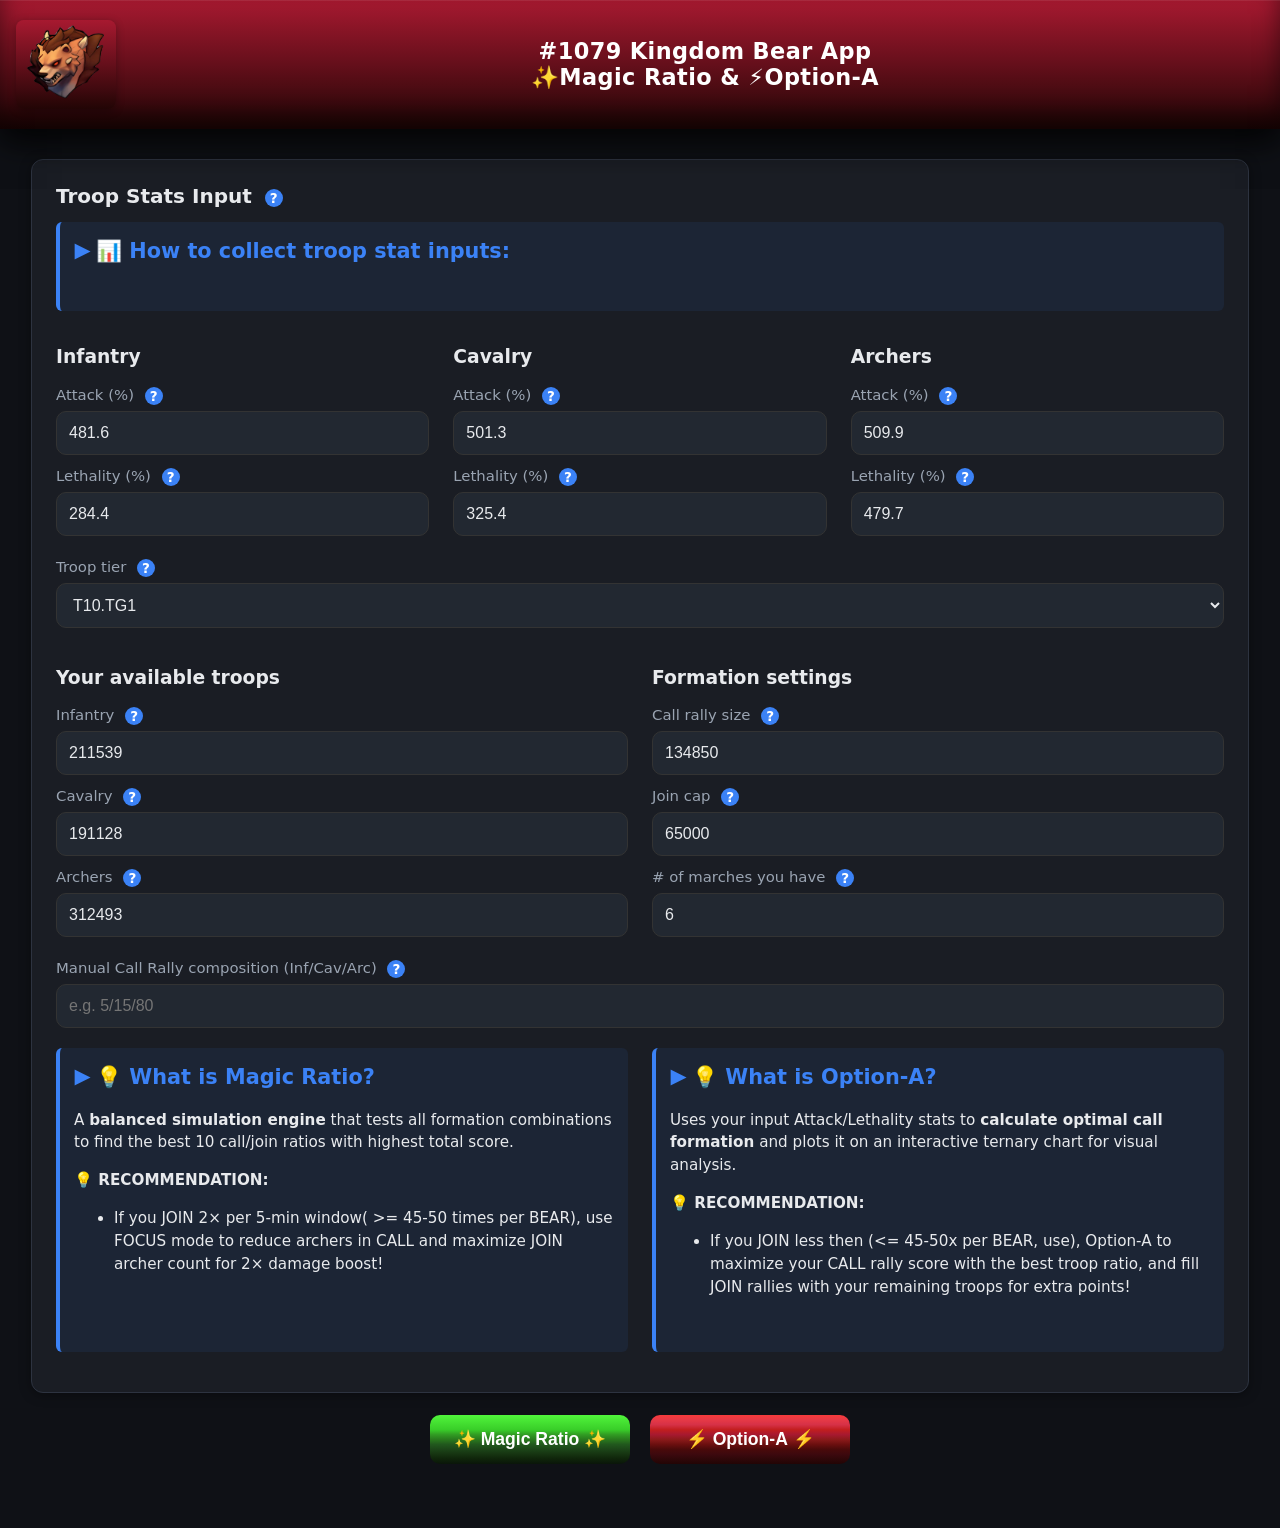
==== 1079/index.html @ 5af02fc9 "Add files via upload" ====
<!DOCTYPE html>
<html lang="en">
<head>
  <meta charset="utf-8" />
  <title>#1079 Kingdom Bear App<br>✨Magic Ratio  & ⚡Option‑A </title>
  <meta name="viewport" content="width=device-width, initial-scale=1" />

  <!-- Unified clean dark theme -->
  <style>
    :root{
      --bg:#0f1116;
      --panel:#1a1d24;
      --muted:#9aa4b2;
      --text:#e8eaed;
      --accent:#3b82f6;
      --accent-hover:#2563eb;
      --border:#2d3340;
      --ok:#198754;
      --ok-hover:#157347;
      --field:#222831;
    }

    *{ box-sizing:border-box; }
    body{
      margin:0;
      font-family:system-ui,-apple-system,Segoe UI,Roboto,Helvetica,Arial,sans-serif;
      background:var(--bg);
      color:var(--text);
    }

    .header-wrapper{
      display: flex;
      align-items: center;
      justify-content: flex-start;
      background: linear-gradient(180deg, #a71930 0%, #9a172c 10%, #8c1527 20%, #7f1323 30%, #72111f 40%, #650f1b 50%, #570d16 60%, #4a0b12 70%, #3d090e 80%, #2f0709 90%, #220505 100%);
      padding: 20px 16px;
      margin: 0 0 30px 0;
      box-shadow: 
        0 0 40px rgba(0, 0, 0, 0.7),
        0 15px 30px rgba(0, 0, 0, 0.6),
        inset 0 1px 0 rgba(255, 255, 255, 0.08),
        inset 0 -15px 25px rgba(0, 0, 0, 0.5);
      position: relative;
      z-index: 2;
      gap: 30px;
    }

    .header-wrapper .logo-badge{
      flex-shrink: 0;
      margin: 0;
      margin-bottom: 0;
    }

    header{
      flex: 1;
      text-align:center;
      font-size:1.4rem;
      font-weight:600;
      letter-spacing:.4px;
      color: white;
      margin: 0;
      padding: 0;
    }
    
    .logo-badge{
      max-width:100px;
      margin-bottom:0;
      display: flex;
      align-items: center;
    }
    
    .logo-badge img{
      max-width:100%;
      height:auto;
      border-radius:8px;
      background: linear-gradient(180deg, #a71930 0%, #9a172c 10%, #8c1527 20%, #7f1323 30%, #72111f 40%, #650f1b 50%, #570d16 60%, #4a0b12 70%, #3d090e 80%, #2f0709 90%, #220505 100%);
      box-shadow:0 2px 8px rgba(0,0,0,0.3);
    }

    .container{
      max-width:1250px;
      margin:auto;
      padding:0 16px 40px;
    }

    .panel{
      background:var(--panel);
      border:1px solid var(--border);
      border-radius:12px;
      padding:24px;
      margin-bottom:22px;
      box-shadow:0 2px 12px rgba(0,0,0,0.35);
    }

    h2{
      margin-top:0;
      margin-bottom:14px;
      font-size:1.25rem;
      font-weight:600;
    }

    label{
      display:block;
      margin:10px 0 6px;
      color:var(--muted);
      font-size:.93rem;
    }

    input, select{
      width:100%;
      padding:12px;
      border-radius:10px;
      border:1px solid #333;
      background:var(--field);
      color:var(--text);
      font-size:1rem;
    }

    input:focus, select:focus{
      border-color:var(--accent);
      box-shadow:0 0 0 2px #3b82f644;
      outline:none;
    }

    .grid{
      display:grid;
      grid-template-columns:repeat(auto-fit, minmax(260px,1fr));
      gap:24px;
    }

    /* Buttons */
    .button-row{
      display:flex;
      gap:20px;
      flex-wrap:wrap;
      justify-content:center;
      margin-bottom:24px;
      margin-top:6px;
    }

    .big-button{
      padding:14px 24px;
      border-radius:10px;
      border:none;
      font-size:1.1rem;
      cursor:pointer;
      background:var(--accent);
      color:white;
      min-width:200px;
    }
    .big-button:hover{ background:var(--accent-hover); }

    /* Collapsible help boxes */
    .help-box {
      cursor: pointer;
      user-select: none;
    }

    .help-title {
      cursor: pointer;
      transition: color 0.2s ease;
      font-size:1.3rem;
    }

    .help-title::before {
      content: "▼ ";
      display: inline-block;
      transition: transform 0.2s ease;
      margin-right: 6px;
    }

    .help-box.collapsed .help-title::before {
      transform: rotate(-90deg);
    }

    .help-section {
      max-height: 1000px;
      overflow: hidden;
      transition: max-height 0.3s ease, opacity 0.3s ease;
      opacity: 1;
      margin-top: 12px;
    }

    .help-box.collapsed .help-section {
      max-height: 0;
      opacity: 0;
      margin-top: 0;
      overflow: hidden;
    }

    .help-title:hover {
      color: var(--accent);
    }
     .help-title:focus-visible {
       outline: 2px solid var(--accent);
       outline-offset: 3px;
     }

    /* Engine panels hidden by default */
    #engine-magic, #engine-optiona { display:none; }

    /* Sub-panels inside engines */
    .sub-panel{
      margin-top:20px;
      padding:20px;
      border-radius:10px;
      border:1px solid var(--border);
      background:#12151e;
      overflow-x: auto;
    }
    .sub-panel-magic{
      margin-top:20px;
      padding:20px;
      border-radius:10px;
      border:1px solid var(--border);
      background:#254622; 
      box-shadow: 
        0 0 10px rgba(59, 246, 59, 0.15),
        0 0 30px rgba(59, 246, 68, 0.08);
      border-color:#061309;
      overflow-x: auto;
    }
    .sub-panel-magic tr:hover td {
      background: rgba(81, 246, 59, 0.08);
    }
    .sub-panel-optiona{
      margin-top:20px;
      padding:20px;
      border-radius:10px;
      border:1px solid var(--border);
      background: rgba(246, 59, 59, 0.384); 
      box-shadow: 
        0 0 10px rgba(246, 59, 59, 0.15),
        0 0 30px rgba(246, 59, 59, 0.08);
      border-color:#061309;
      overflow-x: auto;
    }
    .sub-panel-optiona tr:hover td {
      background: rgba(81, 246, 59, 0.08);
    }

    /* Tables */
    table{
      width:100%;
      border-collapse:collapse;
      margin-top:16px;
      background:#171b22;
      border-radius:8px;
      overflow:hidden;
    }
    th, td{
      padding:10px 12px;
      border-bottom:1px solid #272d3a;
      text-align:right;
      word-break: break-word;
    }
    th:first-child, td:first-child{ text-align:left; }
    tr:last-child td{ border-bottom:0; }

    .pill{
      display:inline-block;
      padding:3px 10px;
      background:#0f172a;
      border:1px solid #334155;
      border-radius:999px;
      font-size:.9rem;
      margin-bottom:6px;
    }
    .btn{
      padding:12px 14px;
      border:0;
      border-radius:8px;
      color:white;
      font-size:1rem;
      cursor:pointer;
      background:var(--accent);
    }
    .btn:hover{ background:var(--accent-hover); }

    .btn-ok{ background:var(--ok); }
    .btn-ok:hover{ background:var(--ok-hover); }

    .btn-row{ display:flex; gap:10px; flex-wrap:wrap; }
    
    .btn-magic{
      padding:12px 14px;
      border:0;
      border-radius:8px;
      color:white;
      font-size:1rem;
      cursor:pointer;
      background:var(--accent);
      background: rgba(81, 246, 59, 0.08);
    }
    
    .btn-magic:hover{ background:var(--accent-hover); }

    .btn-magic-ok{ background:var(--ok); }
    .btn-magic-ok:hover{ background:var(--ok-hover); }

    .btn-magic-row{ display:flex; gap:10px; flex-wrap:wrap; }
    
    .btn-optiona{
      padding:12px 14px;
      border:0;
      border-radius:8px;
      color:white;
      font-size:1rem;
      cursor:pointer;
      background:var(--accent);
      background: rgba(246, 59, 59, 0.384);
    }
    .btn-optiona:hover{ background:var(--accent-hover); }

    .btn-optiona-ok{ background:var(--ok); }
    .btn-optiona-ok:hover{ background:var(--ok-hover); }

    .btn-optiona-row{ display:flex; gap:10px; flex-wrap:wrap; }

    .muted{ color:var(--muted) }
    .muted1{ color:#ffffff; font-weight:600; font-size:1.1rem; }

    /* Loading Spinner */
    .spinner {
      display: inline-block;
      width: 20px;
      height: 20px;
      border: 3px solid rgba(59, 130, 246, 0.3);
      border-radius: 50%;
      border-top-color: #3b82f6;
      animation: spin 0.8s linear infinite;
    }

    @keyframes spin {
      to { transform: rotate(360deg); }
    }

    .loading-indicator {
      display: none;
      position: absolute;
      top: 50%;
      left: 50%;
      transform: translate(-50%, -50%);
      text-align: center;
      z-index: 10;
      background: rgba(26, 29, 36, 0.95);
      padding: 30px;
      border-radius: 12px;
      border: 1px solid var(--border);
    }

    .loading-indicator.active {
      display: flex;
      flex-direction: column;
      align-items: center;
      gap: 12px;
    }

    .loading-text {
      color: var(--accent);
      font-weight: 600;
      font-size: 1rem;
    }

    /* Tooltips & Help */
    .tooltip-icon {
      display: inline-block;
      width: 18px;
      height: 18px;
      background: var(--accent);
      color: white;
      border-radius: 50%;
      text-align: center;
      line-height: 18px;
      font-size: 0.85rem;
      font-weight: bold;
      cursor: help;
      margin-left: 6px;
      position: relative;
      vertical-align: middle;
    }

    .tooltip-icon:hover::after {
      content: attr(data-tooltip);
      position: absolute;
      bottom: 125%;
      left: 50%;
      transform: translateX(-50%);
      background: #2a2d35;
      color: white;
      padding: 10px 12px;
      border-radius: 8px;
      font-size: 0.9rem;
      font-weight: normal;
      white-space: nowrap;
      z-index: 1000;
      border: 1px solid var(--border);
      box-shadow: 0 4px 12px rgba(0, 0, 0, 0.5);
    }

    .tooltip-icon:hover::before {
      content: '';
      position: absolute;
      bottom: 118%;
      left: 50%;
      transform: translateX(-50%);
      border: 6px solid transparent;
      border-top-color: #2a2d35;
      z-index: 1000;
    }

    .help-box {
      background: rgba(59, 130, 246, 0.08);
      border-left: 4px solid var(--accent);
      padding: 14px;
      border-radius: 6px;
      margin-bottom: 16px;
      font-size: 0.95rem;
      line-height: 1.5;
      color: var(--text);
    }

    .help-title {
      font-weight: 600;
      color: var(--accent);
      margin-bottom: 6px;
    }

    .help-section {
      margin-top: 12px;
      padding: 12px;
      background: rgba(0, 0, 0, 0.3);
      border-radius: 6px;
      font-size: 0.9rem;
    }

    .help-section ol, .help-section ul {
      margin: 8px 0;
      padding-left: 20px;
    }

    .help-section li {
      margin: 6px 0;
    }

    /* Input Validation & Error States */
    .input-wrapper {
      position: relative;
      margin-bottom: 12px;
    }

    input.input-error, select.input-error {
      border-color: #dc2626 !important;
      box-shadow: 0 0 0 2px rgba(220, 38, 38, 0.2) !important;
      background-color: rgba(220, 38, 38, 0.05);
    }

    .error-message {
      display: none;
      color: #ef4444;
      font-size: 0.85rem;
      margin-top: 4px;
      font-weight: 500;
    }

    .error-message.show {
      display: block;
    }

    .validation-summary {
      background: rgba(220, 38, 38, 0.1);
      border-left: 4px solid #dc2626;
      padding: 12px;
      border-radius: 6px;
      margin-bottom: 16px;
      display: none;
    }

    .validation-summary.show {
      display: block;
    }

    .validation-summary-title {
      color: #dc2626;
      font-weight: 600;
      margin-bottom: 8px;
    }

    .validation-summary ul {
      margin: 0;
      padding-left: 20px;
      list-style-type: disc;
    }

    .validation-summary li {
      color: #ef4444;
      font-size: 0.9rem;
      margin: 4px 0;
    }

    .panel-wrapper {
      position: relative;
    }

    .panel-content.computing {
      opacity: 0.5;
      pointer-events: none;
    }

    /* Mobile responsive styles */
    @media (max-width: 768px) {
      header {
        padding: 10px 16px;
        font-size: 1.2rem;
      }
      
      .logo-badge {
        max-width: 80px;
        margin-bottom: 12px;
      }

      .container {
        padding: 0 12px 30px;
      }

      .panel {
        padding: 16px;
        margin-bottom: 16px;
        border-radius: 10px;
      }

      h2 {
        font-size: 1.1rem;
        margin-bottom: 12px;
      }

      h3 {
        font-size: 1rem;
      }

      .grid {
        grid-template-columns: 1fr;
        gap: 16px;
      }

      .button-row {
        gap: 12px;
        margin-bottom: 16px;
      }

      .big-button {
        padding: 12px 16px;
        font-size: 0.95rem;
        min-width: 130px;
      }

      label {
        font-size: 0.87rem;
        margin: 8px 0 4px;
      }

      input, select {
        padding: 10px;
        font-size: 0.95rem;
      }

      table {
        font-size: 0.85rem;
        margin-top: 12px;
      }

      th, td {
        padding: 8px 6px;
      }

      .sub-panel,
      .sub-panel-magic,
      .sub-panel-optiona {
        padding: 14px;
        margin-bottom: 14px;
      }

      #ternaryPlot {
        height: 420px !important;
      }

      .pill {
        font-size: 0.82rem;
        padding: 3px 9px;
      }

      .btn {
        padding: 10px 12px;
        font-size: 0.9rem;
      }
    }


      /* Table scroll wrapper for mobile */
      table {
        font-size: 0.85rem;
        margin-top: 12px;
        overflow-x: auto;
        max-width: 100%;
      }

      th, td {
        padding: 8px 6px;
      }

      /* Ensure tables scroll horizontally on mobile */
      .sub-panel,
      .sub-panel-magic,
      .sub-panel-optiona {
        overflow-x: auto;
      }

      table {
        min-width: 100%;
        overflow-x: auto;
      }

      .pill {
        font-size: 0.8rem;
        padding: 2px 8px;
      }

      .btn {
        padding: 10px 12px;
        font-size: 0.9rem;
      }

      #ternaryPlot {
        height: 400px !important;
      }

      div[style*="grid-template-columns:1fr 1fr"] {
        grid-template-columns: 1fr !important;
      }
    

    @media (max-width: 480px) {
      header {
        font-size: 1rem;
        padding: 8px 10px;
      }
      
      .logo-badge {
        max-width: 60px;
      }

      .container {
        padding: 0 10px 20px;
      }

      .panel {
        padding: 14px;
        margin-bottom: 14px;
        border-radius: 8px;
      }

      h2 {
        font-size: 1rem;
        margin-bottom: 10px;
      }

      h3 {
        font-size: 0.95rem;
      }

      .grid {
        grid-template-columns: 1fr;
        gap: 12px;
      }

      .big-button {
        padding: 10px 12px;
        font-size: 0.9rem;
        min-width: 120px;
      }

      input, select {
        padding: 10px;
        font-size: 16px;
      }

      label {
        font-size: 0.82rem;
        margin: 6px 0 3px;
      }

      table {
        font-size: 0.8rem;
        margin-top: 10px;
      }

      th, td {
        padding: 7px 5px;
      }

      .sub-panel,
      .sub-panel-magic,
      .sub-panel-optiona {
        padding: 12px;
        margin-bottom: 12px;
      }

      #ternaryPlot {
        height: 350px !important;
        max-width: 100%!important;
      }

      .button-row {
        gap: 8px;
        margin-bottom: 12px;
      }

      .btn {
        padding: 9px 11px;
        font-size: 0.85rem;
      }

      .pill {
        font-size: 0.75rem;
        padding: 2px 6px;
        margin-bottom: 4px;
      }
    }
  </style>

  <!-- Plotly for Option‑A -->
  <script src="https://cdn.plot.ly/plotly-2.32.0.min.js"></script>
</head>

<body>
<div class="header-wrapper">
  <div class="logo-badge">
    <img src="bear.jpg" alt="Bear Logo">
  </div>
  <header>#1079 Kingdom Bear App<br>✨Magic Ratio  & ⚡Option‑A </header>
</div>

<div class="container">



  <!-- SHARED INPUT SECTION -->
  <section class="panel">
    <h2>Troop Stats Input <span class="tooltip-icon" data-tooltip="Enter your hero attack % and lethality % from in-game hero setup">?</span></h2>
    <div class="help-box collapsed">
      <div class="help-title">📊 How to collect troop stat inputs:</div>
      <div class="help-section">
        <ol>
          <li>Call a rally on Terror with your strongest hero (used for Bear), full cap</li>
          <li>Write down <strong>Infantry/Cavalry/Archers</strong> - Attack% and Lethality%</li>
          <li>Click in-game Squad image > take your troop amounts</li>
          <li>Click Squad > Formation > take rally size</li>
          <li>Enter all numbers below
        </ol>
      </div>
    </div>

    <div id="validationSummary" class="validation-summary">
      <div class="validation-summary-title">⚠️ Validation Errors:</div>
      <ul id="validationList"></ul>
    </div>

    <div class="grid">
      <div>
        <h3>Infantry</h3>
        <div class="input-wrapper">
          <label>Attack (%) <span class="tooltip-icon" data-tooltip="Infantry Attack % from in-game hero setup">?</span></label>
          <input id="inf_atk" type="number" step="0.1" value="481.6">
          <div class="error-message" id="err_inf_atk"></div>
        </div>
        <div class="input-wrapper">
          <label>Lethality (%) <span class="tooltip-icon" data-tooltip="Infantry Lethality % from in-game hero setup">?</span></label>
          <input id="inf_let" type="number" step="0.1" value="284.4">
          <div class="error-message" id="err_inf_let"></div>
        </div>
      </div>

      <div>
        <h3>Cavalry</h3>
        <div class="input-wrapper">
          <label>Attack (%) <span class="tooltip-icon" data-tooltip="Cavalry Attack % from in-game hero setup">?</span></label>
          <input id="cav_atk" type="number" step="0.1" value="501.3">
          <div class="error-message" id="err_cav_atk"></div>
        </div>
        <div class="input-wrapper">
          <label>Lethality (%) <span class="tooltip-icon" data-tooltip="Cavalry Lethality % from in-game hero setup">?</span></label>
          <input id="cav_let" type="number" step="0.1" value="325.4">
          <div class="error-message" id="err_cav_let"></div>
        </div>
      </div>

      <div>
        <h3>Archers</h3>
        <div class="input-wrapper">
          <label>Attack (%) <span class="tooltip-icon" data-tooltip="Archer Attack % from in-game hero setup">?</span></label>
          <input id="arc_atk" type="number" step="0.1" value="509.9">
          <div class="error-message" id="err_arc_atk"></div>
        </div>
        <div class="input-wrapper">
          <label>Lethality (%) <span class="tooltip-icon" data-tooltip="Archer Lethality % from in-game hero setup">?</span></label>
          <input id="arc_let" type="number" step="0.1" value="479.7">
          <div class="error-message" id="err_arc_let"></div>
        </div>
      </div>
    </div>

    <div class="input-wrapper">
      <label>Troop tier <span class="tooltip-icon" data-tooltip="Select your current troop tier (e.g. T10.TG1=Tier 10 Training Ground 1)">?</span></label>
      <!-- Using MAGIC tiers -->
      <select id="troopTier">
      <option value="T6">T6</option>
      <option value="T9">T9</option>
      <option value="T10">T10</option>
      <option value="T10.TG1" selected>T10.TG1</option>
      <option value="T10.TG2">T10.TG2</option>
      <option value="T10.TG3">T10.TG3</option>
      <option value="T10.TG4">T10.TG4</option>
      <option value="T10.TG5">T10.TG5</option>
    </select>
      <div class="error-message" id="err_troopTier"></div>
    </div>

    <div class="grid" style="margin-top:20px;">
      <div>
        <h3>Your available troops</h3>
        <div class="input-wrapper">
          <label>Infantry <span class="tooltip-icon" data-tooltip="Total Infantry troops in your storage">?</span></label>
          <input id="stockInf" type="number" min="0" value="211539">
          <div class="error-message" id="err_stockInf"></div>
        </div>
        <div class="input-wrapper">
          <label>Cavalry <span class="tooltip-icon" data-tooltip="Total Cavalry troops in your storage">?</span></label>
          <input id="stockCav" type="number" min="0" value="191128">
          <div class="error-message" id="err_stockCav"></div>
        </div>
        <div class="input-wrapper">
          <label>Archers <span class="tooltip-icon" data-tooltip="Total Archer troops in your storage">?</span></label>
          <input id="stockArc" type="number" min="0" value="312493">
          <div class="error-message" id="err_stockArc"></div>
        </div>
      </div>

      <div>
        <h3>Formation settings</h3>
        <div class="input-wrapper">
          <label>Call rally size <span class="tooltip-icon" data-tooltip="Your rally cap size in-game (e.g. 134 850)">?</span></label>
          <input id="rallySize" type="number" min="0" value="134850">
          <div class="error-message" id="err_rallySize"></div>
        </div>
        <div class="input-wrapper">
          <label>Join cap <span class="tooltip-icon" data-tooltip="Maximum troops per march you can join in your Alliance">?</span></label>
          <input id="marchSize" type="number" min="0" value="65000">
          <div class="error-message" id="err_marchSize"></div>
        </div>
        <div class="input-wrapper">
          <label># of marches you have <span class="tooltip-icon" data-tooltip="Total number of marches available to join with">?</span></label>
          <input id="numFormations" type="number" min="1" value="6">
          <div class="error-message" id="err_numFormations"></div>
        </div>
      </div>
    </div>

    <label>Manual Call Rally composition (Inf/Cav/Arc) <span class="tooltip-icon" data-tooltip="Optional: Override auto ratios (e.g. 5/15/80 = 5% Inf, 15% Cav, 80% Arch)">?</span></label>
    <input id="compInput" type="text" placeholder="e.g. 5/15/80">
    <div id="compHint" class="muted" style="margin-top:6px"></div>
    <div class="grid" style="margin-top:20px;">
      <div class="help-box collapsed">
        <div class="help-title">💡 What is <strong>Magic Ratio?</strong></div>
        <p>A <strong>balanced simulation engine</strong> that tests all formation combinations to find the best 10 call/join ratios with highest total score.</p>
          <strong>💡 RECOMMENDATION:</strong>
          <ul>
            <li>If you JOIN 2× per 5-min window( >= 45-50 times per BEAR), use FOCUS mode to reduce archers in CALL and maximize JOIN archer count for 2× damage boost!</li>
          </ul>
        <div class="help-section">
          <strong>How it works:</strong>
          <ul>
            <li>Runs damage simulation on all possible ratios</li>
            <li>Calculates best 10 combinations</li>
            <li>Shows scoreboard sorted by total damage</li>
            <li>Recommends optimal march count</li>
            <li>Auto-fills your call rally &  join formations</li>
          </ul>
          <strong>💚 FOCUS mode:</strong> Reduces archers in CALL rally to maximize JOIN rally archer count (you join 2× per 5-min window = 2× damage!)
        </div>
      </div>
        <div class="help-box collapsed">
          <div class="help-title">💡 What is <strong>Option-A?</strong></div>
          <p>Uses your input Attack/Lethality stats to <strong>calculate optimal call formation</strong> and plots it on an interactive ternary chart for visual analysis.</p>
          <strong>💡 RECOMMENDATION:</strong>
          <ul>
            <li>If you JOIN less then (<= 45-50x per BEAR, use), Option-A to maximize your CALL rally score with the best troop ratio, and fill JOIN rallies with your remaining troops for extra points!</li>
          </ul>
            <div class="help-section">
            <strong>How it works:</strong>
            <ul>
              <li>Analyzes your hero stats (ATK%, Lethal%)</li>
              <li>Generates optimal CALL formation for max points</li>
              <li>Shows interactive plot to adjust your preference</li>
              <li>Calculates recommended call troop ratio</li>
              <li>Spreads remaining troops equally across JOIN marches</li>
              <li>Fills remaining cap with infantry</li>
            </ul>
            <strong>🏹 FOCUS mode:</strong> Maximizes ARCHER in CALL (your strongest stat), equal Cav/Arch in JOINs, fill rest with Infantry to reach 65k cap
          </div>
        </div>
      </div>
  </section>

  <!-- ENGINE SELECT BUTTONS -->
  <div class="button-row">
    <button id="btn-magic" class="big-button" style="background: linear-gradient(180deg, #51f63b 0%, #49e835 10%, #41db2f 20%, #39ce29 30%, #319c23 40%, #297a1d 50%, #21581d 60%, #1c4518 70%, #163411 80%, #0f240a 90%, #0a150a 100%);">✨ <strong>Magic Ratio</strong> ✨</button>
    <button id="btn-optiona" class="big-button" style="background: linear-gradient(180deg, #f63b3b 0%, #e63946 10%, #d63147 20%, #c21e1e 30%, #a71930 40%, #8b1a1a 50%, #6b0f0f 60%, #4a0a0a 70%, #3d090e 80%, #2f0709 90%, #220505 100%);">⚡ <strong>Option-A</strong> ⚡</button>
  </div>
  <!-- ===================== -->
  <!-- MAGIC ENGINE (panel)  -->
  <!-- ===================== -->
  <section id="engine-magic" class="panel">
    <h2 style="text-align: center;">✨Magic Ratio✨</h2>
    <div class="panel-wrapper">
      <div id="magic-loading" class="loading-indicator">
        <div class="spinner"></div>
        <div class="loading-text">Computing Magic Ratio...</div>
      </div>
      <div class="panel-content" id="magic-content">

    <!-- Control row: selected tier note + recommended marches -->
    <div class="sub-panel">
      <!-- Compositions -->
    <section class="sub-panel-magic" style="margin-top:20px;">
      <h3 style="margin-top:0;">Compositions</h3>
      <div class="pill" style="margin-bottom:10px; font-size:20px;">Call rally</div>
      <div id="fractionReadout" class="muted1" style="margin-top:8px"></div>
      <div id="callRallyTable" style="margin-top:10px"></div>

      <div class="pill" style="margin-top:18px; margin-bottom:10px; font-size:20px;">Join rallies</div>
      <div id="joinTableWrap" style="margin-top:10px"></div>
    </section>
      <div class="btn-row" style="justify-content:space-between; align-items:center;">
        <div style="margin-top:10px;">
          <span class="pill">Score simulator</span>
          <span id="selectedTierNote" class="muted" style="margin-left:8px;"></span>
        </div>
        <div style="display:grid; grid-template-columns:1fr 1fr; gap:16px; margin-top:14px">
        <div>
        <div class="pill">Inventory result</div>
        <div id="inventoryReadout" class="muted" style="margin-top:8px; white-space:pre-line;"></div>
      </div>
    </div>
        <div class="btn-row">

        </div>
      </div>
      <div class="muted" style="margin-top:8px;">
        Top‑10 best-scoring call/join set‑ups (simulated with your damage engine).
      </div>

      <div class="sub-panel" style="background:#131821; border-color:#2d3340;">
        <div style="display:flex; justify-content:space-between; align-items:center; gap:12px; flex-wrap:wrap;">
          <div>
            <div style="font-weight:600">Recommended marches</div>
            <div id="recommendedDisplay" class="muted" style="margin-top:4px;">…</div>
          </div>
        </div>
      </div>
    </div>


    <!-- Readouts -->


    <!-- Scoreboard -->
    <section class="sub-panel">
      <h3 style="margin-top:0;">Scoreboard</h3>
      <div class="muted" style="margin-bottom:8px">
        Showing Top‑10 setups: <em># / Call formation / Call score / Join formation / Join score / Total score</em>
      </div>
      <div id="scoreboardTableWrap"></div>
    </section>

    <!-- Hidden fields used by Magic logic -->
    <input id="hiddenLastMode" type="hidden" value="magic12">
    <input id="hiddenBestFractions" type="hidden" value="">
      </div>
    </div>
  </section>
  <!-- ========================= -->
  <!-- OPTION‑A ENGINE (panel)   -->
  <!-- ========================= -->
  <section id="engine-optiona" class="panel">
      <h2 style="text-align: center;">⚡  Option‑A — Plot & Formation Optimizer ⚡</h2>
    <div class="panel-wrapper">
      <div id="optiona-loading" class="loading-indicator">
        <div class="spinner"></div>
        <div class="loading-text">Computing Option-A...</div>
      </div>
      <div class="panel-content" id="optiona-content">
    <section class="sub-panel-optiona">
      <strong><div id="bestReadout" class="muted1" style="margin-top:10px; text-align: center; text-decoration: solid;"></div></strong>
      <div id="optTableWrap" style="margin-top:10px"></div>
    </section >

    <!-- Plot -->
    <section class="sub-panel">
      <div id="ternaryPlot" style="width:100%; height:650px;"></div>
      <div id="bestReadout" class="muted" style="margin-top:10px"></div>
    </section>


    <!-- Readouts -->
    <div style="display:grid; grid-template-columns:1fr 1fr; gap:16px; margin-top:14px">
      <div>
        <div>
          <div class="pill">Target fractions</div>
          <div id="opt_fractionReadout" class="muted" style="margin-top:8px"></div>
        </div>
      </div>
      <div>
        <div class="pill">Inventory result</div>
        <div id="opt_inventoryReadout" class="muted" style="margin-top:8px; white-space:pre-line;"></div>
      </div>
    </div>

    <div class="sub-panel" style="margin-top:14px;">
      <div style="display:flex; justify-content:space-between; align-items:center;">
        <div>
          <div style="font-weight:600">Recommended marches</div>
          <div id="opt_recommendedDisplay" class="muted" style="margin-top:4px;">…</div>
        </div>
      </div>
    </div>
      </div>
    </div>
  </section>

</div> <!-- /container -->

<!-- PAGE-LEVEL TOGGLING + LAZY INIT -->
<script>
  // ========== State Management ==========
  const APP_STATE = {
    activeEngine: null,
    magicInited: false,
    optionInited: false
  };

  const WATCH_IDS = [
    'inf_atk', 'inf_let', 'cav_atk', 'cav_let', 'arc_atk', 'arc_let',
    'troopTier', 'stockInf', 'stockCav', 'stockArc',
    'rallySize', 'marchSize', 'numFormations', 'compInput'
  ];

  // ========== Loading Indicator Control ==========
  function showLoadingIndicator(engine) {
    const loadingEl = document.getElementById(`${engine}-loading`);
    const contentEl = document.getElementById(`${engine}-content`);
    if (loadingEl) loadingEl.classList.add('active');
    if (contentEl) contentEl.classList.add('computing');
  }

  function hideLoadingIndicator(engine) {
    const loadingEl = document.getElementById(`${engine}-loading`);
    const contentEl = document.getElementById(`${engine}-content`);
    if (loadingEl) loadingEl.classList.remove('active');
    if (contentEl) contentEl.classList.remove('computing');
  }

  // ========== Utility: Debounce ==========
  function debounce(func, delay) {
    let timeoutId;
    return function(...args) {
      clearTimeout(timeoutId);
      timeoutId = setTimeout(() => func(...args), delay);
    };
  }

  // Engine activation and panel management
  function activateEngine(engineName) {
    const magicPanel = document.getElementById('engine-magic');
    const optionPanel = document.getElementById('engine-optiona');

    if (engineName === 'magic') {
      APP_STATE.activeEngine = 'magic';
      magicPanel.style.display = 'block';
      optionPanel.style.display = 'none';

      if (!APP_STATE.magicInited && window.Magic && typeof window.Magic.init === 'function') {
        showLoadingIndicator('magic');
        window.Magic.init();  // This will call compute('magic12') when TIERS loads
        APP_STATE.magicInited = true;
        setTimeout(() => hideLoadingIndicator('magic'), 500);
      } else if (window.Magic && typeof window.Magic.compute === 'function') {
        // On subsequent activations, recalculate
        showLoadingIndicator('magic');
        window.Magic.compute('magic12');
        setTimeout(() => hideLoadingIndicator('magic'), 300);
      }
    } else if (engineName === 'optiona') {
      APP_STATE.activeEngine = 'optiona';
      optionPanel.style.display = 'block';
      magicPanel.style.display = 'none';

      if (!APP_STATE.optionInited && window.OptionA && typeof window.OptionA.init === 'function') {
        showLoadingIndicator('optiona');
        window.OptionA.init();
        APP_STATE.optionInited = true;
        setTimeout(() => hideLoadingIndicator('optiona'), 500);
      } else if (window.OptionA && typeof window.OptionA.computeAll === 'function') {
        showLoadingIndicator('optiona');
        window.OptionA.computeAll();
        setTimeout(() => hideLoadingIndicator('optiona'), 300);
      }
    }

    saveState();
  }

  // State persistence functions
  function saveState() {
    const state = {
      activeEngine: APP_STATE.activeEngine,
      inputs: {}
    };
    WATCH_IDS.forEach(id => {
      const el = document.getElementById(id);
      if (el) state.inputs[id] = el.value;
    });
    localStorage.setItem("lol1079_state_v1", JSON.stringify(state));
  }

  function restoreState() {
    const raw = localStorage.getItem("lol1079_state_v1");
    if (!raw) return;
    
    let state;
    try { state = JSON.parse(raw); } catch { return; }

    if (state.inputs) {
      WATCH_IDS.forEach(id => {
        const el = document.getElementById(id);
        if (el && state.inputs[id] !== undefined) {
          el.value = state.inputs[id];
        }
      });
    }

    if (state.activeEngine) {
      APP_STATE.activeEngine = state.activeEngine;
    }
  }

  const debouncedSave = debounce(saveState, 300);

  function attachInputListeners() {
    WATCH_IDS.forEach(id => {
      const el = document.getElementById(id);
      if (!el) return;

      el.addEventListener('input', () => {
        debouncedSave();
        if (APP_STATE.activeEngine === 'magic' && window.Magic && typeof window.Magic.compute === 'function') {
          showLoadingIndicator('magic');
          window.Magic.compute('magic12');
          setTimeout(() => hideLoadingIndicator('magic'), 200);
        } else if (APP_STATE.activeEngine === 'optiona' && window.OptionA && typeof window.OptionA.computeAll === 'function') {
          showLoadingIndicator('optiona');
          window.OptionA.computeAll();
          setTimeout(() => hideLoadingIndicator('optiona'), 200);
        }
      });

      el.addEventListener('change', () => {
        debouncedSave();
        if (APP_STATE.activeEngine === 'magic' && window.Magic && typeof window.Magic.compute === 'function') {
          showLoadingIndicator('magic');
          window.Magic.compute('magic12');
          setTimeout(() => hideLoadingIndicator('magic'), 200);
        } else if (APP_STATE.activeEngine === 'optiona' && window.OptionA && typeof window.OptionA.computeAll === 'function') {
          showLoadingIndicator('optiona');
          window.OptionA.computeAll();
          setTimeout(() => hideLoadingIndicator('optiona'), 200);
        }
      });
    });
  }

  function setupButtonListeners() {
    const magicBtn = document.getElementById('btn-magic');
    const optionBtn = document.getElementById('btn-optiona');

    if (magicBtn) magicBtn.addEventListener('click', () => activateEngine('magic'));
    if (optionBtn) optionBtn.addEventListener('click', () => activateEngine('optiona'));
  }
    // ========== Help Box Toggle Setup ==========
  function setupHelpToggles() {
    const boxes = document.querySelectorAll('.help-box');
    let counter = 1;
    boxes.forEach((box) => {
      // Ensure initial collapsed state (in case HTML missed it)
      box.classList.add('collapsed');

      const title = box.querySelector('.help-title');
      const section = box.querySelector('.help-section');
      if (!title || !section) return;

      // a11y wiring
      if (!title.id) title.id = `help-title-${counter}`;
      if (!section.id) section.id = `help-section-${counter}`;
      title.setAttribute('role', 'button');
      title.setAttribute('tabindex', '0');
      title.setAttribute('aria-expanded', 'false');
      title.setAttribute('aria-controls', section.id);
      section.setAttribute('aria-labelledby', title.id);

      // Toggle handler
      const toggle = () => {
        const isCollapsed = box.classList.toggle('collapsed');
        title.setAttribute('aria-expanded', String(!isCollapsed));
        // We animate via CSS (max-height/opacity). No [hidden] so transitions work.
      };

      // Make the entire box clickable
      box.addEventListener('click', (e) => {
        // Prevent clicks inside help-section from closing it instantly
        if (e.target.closest('.help-section')) return;
        toggle();
      });

      // Keyboard toggle only on title element (for accessibility)
      title.addEventListener('keydown', (e) => {
        if (e.key === 'Enter' || e.key === ' ') {
          e.preventDefault();
          toggle();
        }
      });

      counter++;
    });
  }

  function initPage() {
    restoreState();
    attachInputListeners();
    setupButtonListeners();
    setupHelpToggles();

    if (APP_STATE.activeEngine) {
      setTimeout(() => activateEngine(APP_STATE.activeEngine), 100);
    }
  }

  if (document.readyState === 'loading') {
    document.addEventListener('DOMContentLoaded', initPage);
  } else {
    initPage();
  }


</script>

<!-- Engines (updated JS) -->
<script src="app1.js"></script>
<script src="app2.js"></script>

</body>
</html>
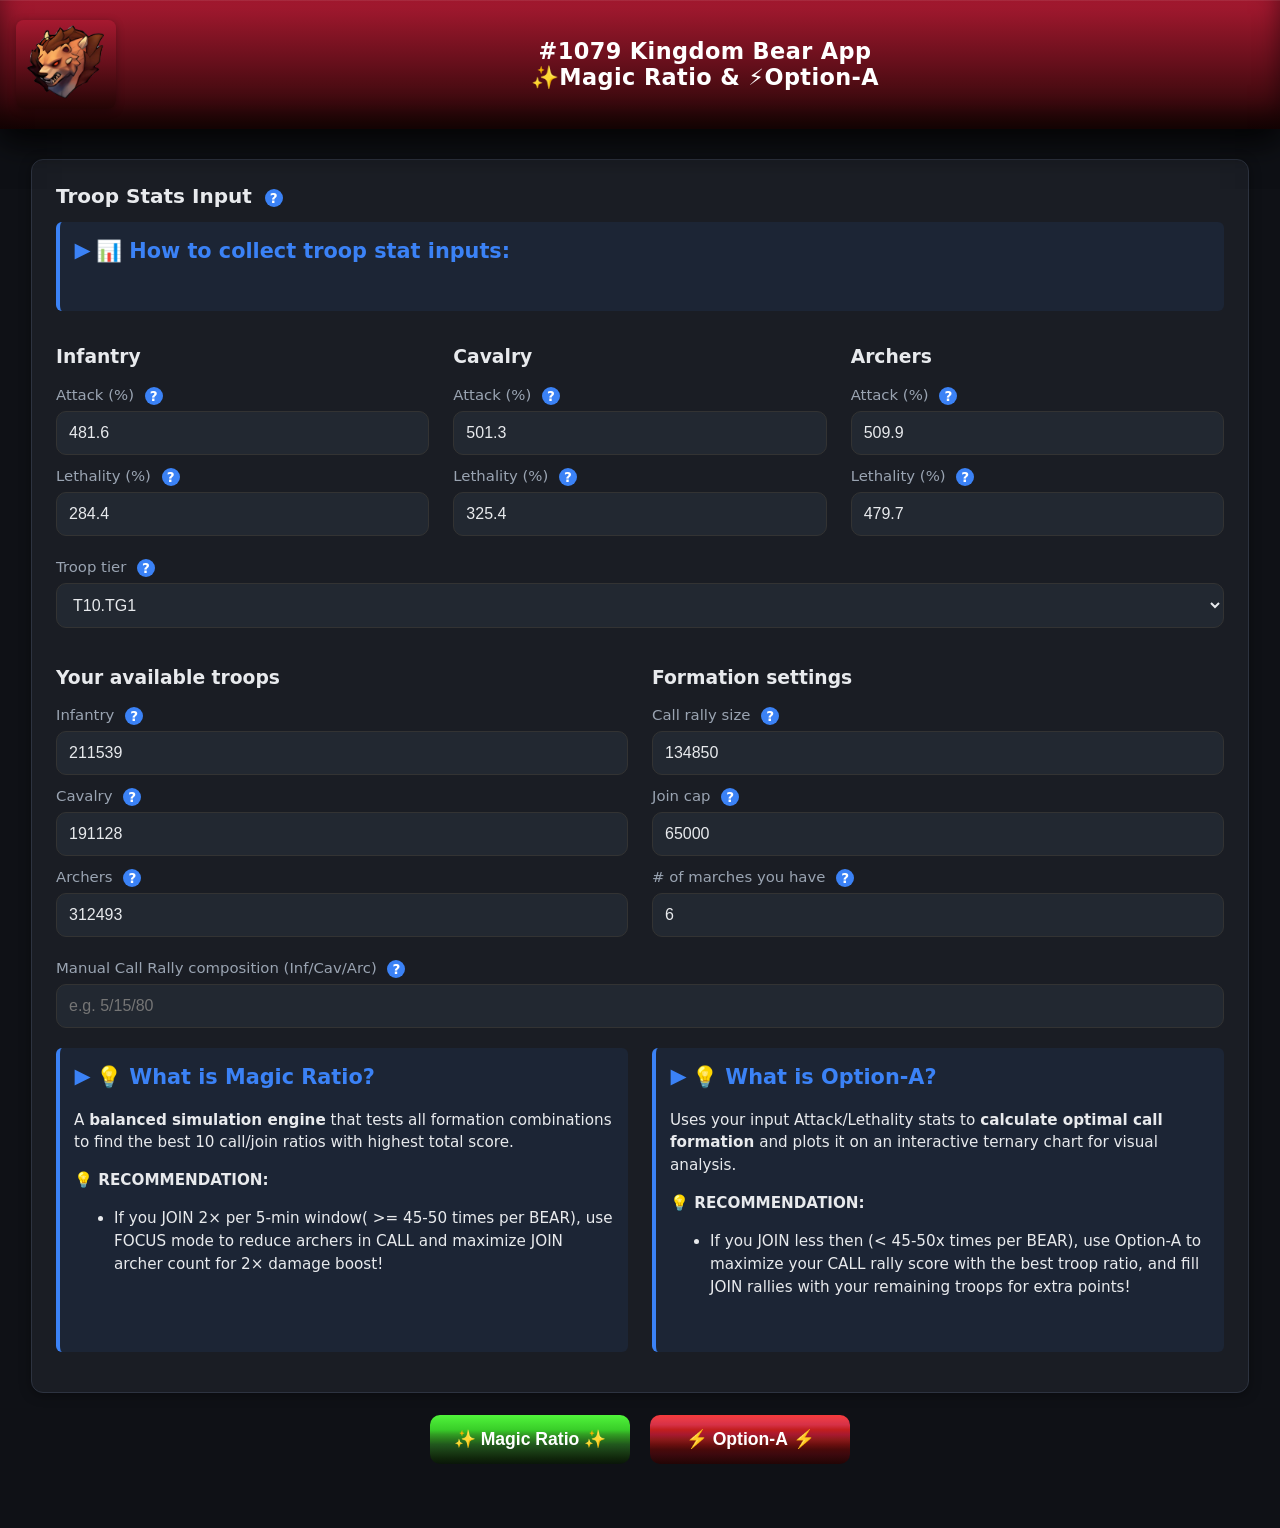
==== commit 5aec5fe5: "Update index.html" ====
--- a/1079/index.html
+++ b/1079/index.html
@@ -751,10 +751,10 @@
       <div class="help-title">📊 How to collect troop stat inputs:</div>
       <div class="help-section">
         <ol>
-          <li>Call a rally on Terror with your strongest hero (used for Bear), full cap</li>
+          <li>Call a rally on Terror with your strongest heros (used for Bear), full cap</li>
           <li>Write down <strong>Infantry/Cavalry/Archers</strong> - Attack% and Lethality%</li>
-          <li>Click in-game Squad image > take your troop amounts</li>
-          <li>Click Squad > Formation > take rally size</li>
+          <li>Click in-game Player image > Squad > take your troop amounts</li>
+          <li>Click in-game Player image > Squad > Formation > take rally size</li>
           <li>Enter all numbers below
         </ol>
       </div>
@@ -853,7 +853,7 @@
           <div class="error-message" id="err_rallySize"></div>
         </div>
         <div class="input-wrapper">
-          <label>Join cap <span class="tooltip-icon" data-tooltip="Maximum troops per march you can join in your Alliance">?</span></label>
+          <label>Join cap <span class="tooltip-icon" data-tooltip="Maximum troops per join in your Alliance. No CAP? Set same as Call Rally size">?</span></label>
           <input id="marchSize" type="number" min="0" value="65000">
           <div class="error-message" id="err_marchSize"></div>
         </div>
@@ -880,7 +880,7 @@
           <strong>How it works:</strong>
           <ul>
             <li>Runs damage simulation on all possible ratios</li>
-            <li>Calculates best 10 combinations</li>
+            <li>Calculates and evaluates best 10 combinations</li>
             <li>Shows scoreboard sorted by total damage</li>
             <li>Recommends optimal march count</li>
             <li>Auto-fills your call rally &  join formations</li>
@@ -893,7 +893,7 @@
           <p>Uses your input Attack/Lethality stats to <strong>calculate optimal call formation</strong> and plots it on an interactive ternary chart for visual analysis.</p>
           <strong>💡 RECOMMENDATION:</strong>
           <ul>
-            <li>If you JOIN less then (<= 45-50x per BEAR, use), Option-A to maximize your CALL rally score with the best troop ratio, and fill JOIN rallies with your remaining troops for extra points!</li>
+            <li>If you JOIN less then (< 45-50x times per BEAR), use Option-A to maximize your CALL rally score with the best troop ratio, and fill JOIN rallies with your remaining troops for extra points!</li>
           </ul>
             <div class="help-section">
             <strong>How it works:</strong>
@@ -1267,4 +1267,4 @@
 <script src="app2.js"></script>
 
 </body>
-</html>+</html>
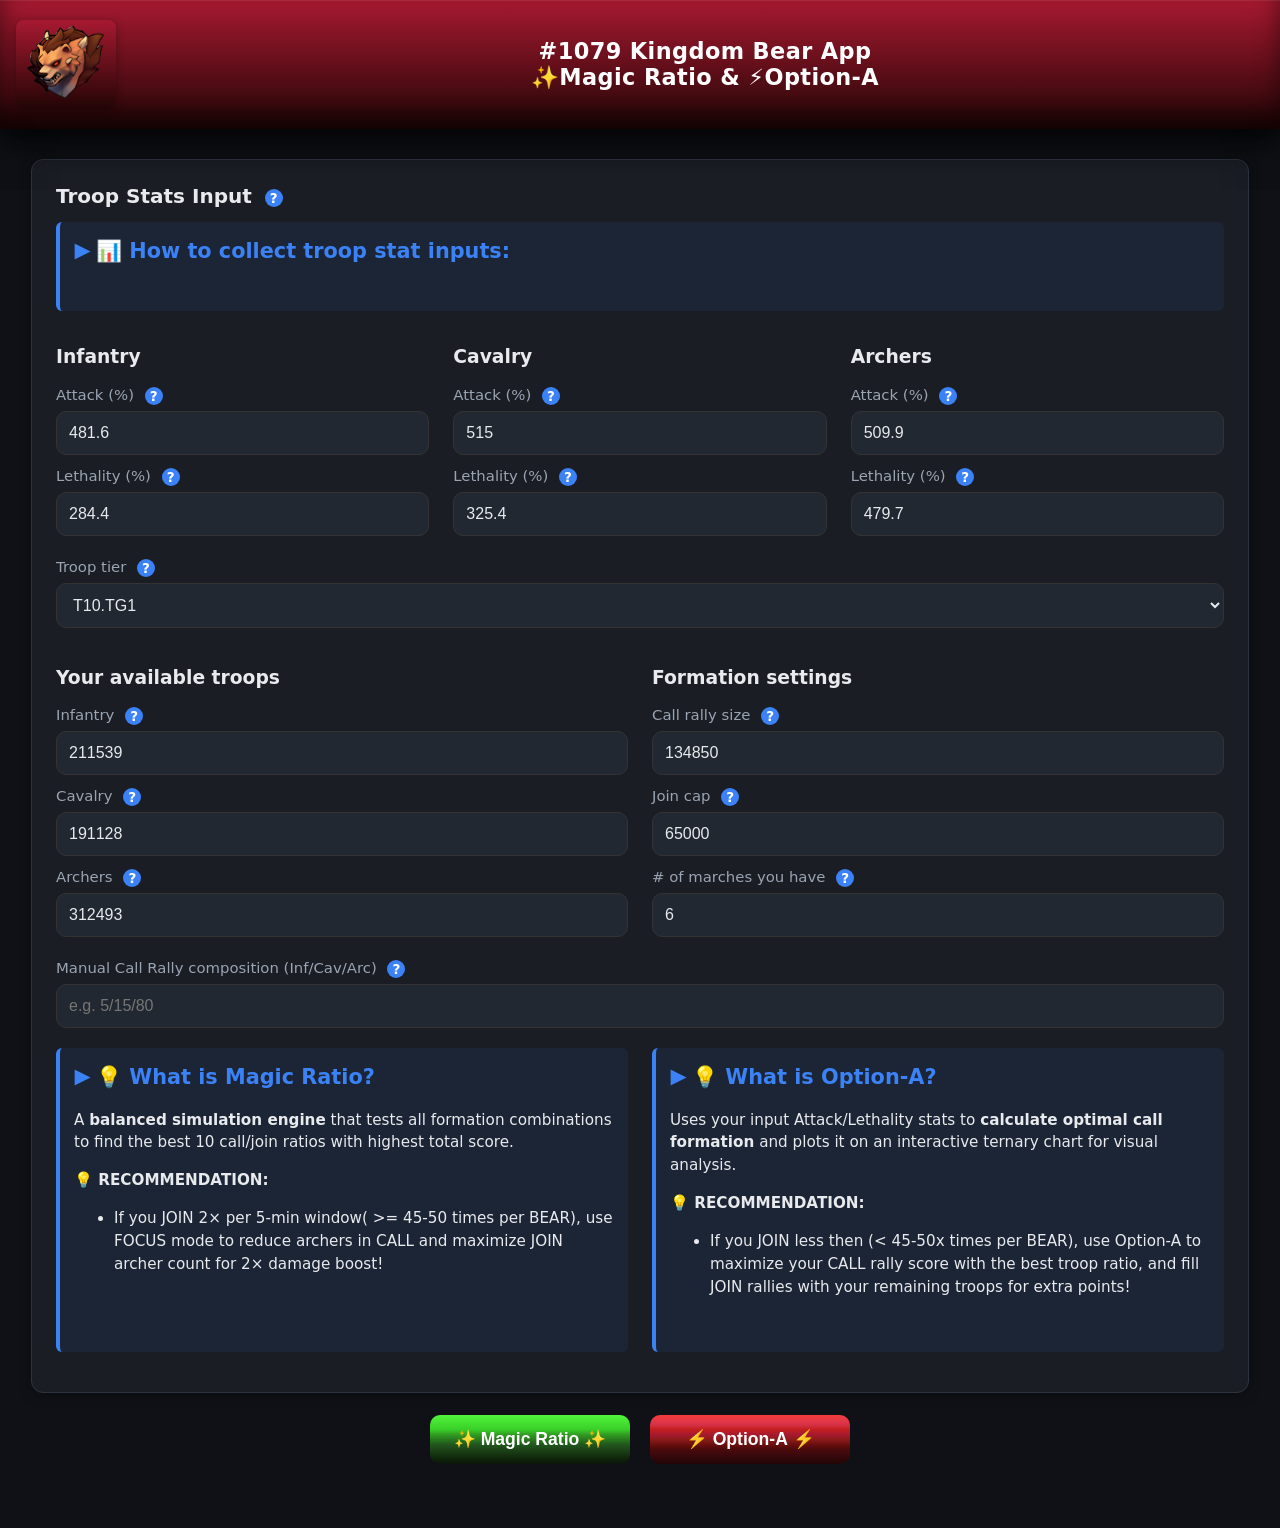
==== commit d6c9072d: "Update index.html" ====
--- a/1079/index.html
+++ b/1079/index.html
@@ -752,7 +752,7 @@
       <div class="help-section">
         <ol>
           <li>Call a rally on Terror with your strongest heros (used for Bear), full cap</li>
-          <li>Write down <strong>Infantry/Cavalry/Archers</strong> - Attack% and Lethality%</li>
+          <li>Open report and write down <strong>Infantry/Cavalry/Archers</strong> - Attack% and Lethality%</li>
           <li>Click in-game Player image > Squad > take your troop amounts</li>
           <li>Click in-game Player image > Squad > Formation > take rally size</li>
           <li>Enter all numbers below
@@ -784,7 +784,7 @@
         <h3>Cavalry</h3>
         <div class="input-wrapper">
           <label>Attack (%) <span class="tooltip-icon" data-tooltip="Cavalry Attack % from in-game hero setup">?</span></label>
-          <input id="cav_atk" type="number" step="0.1" value="501.3">
+          <input id="cav_atk" type="number" step="0.1" value="515">
           <div class="error-message" id="err_cav_atk"></div>
         </div>
         <div class="input-wrapper">
@@ -1268,3 +1268,4 @@
 
 </body>
 </html>
+
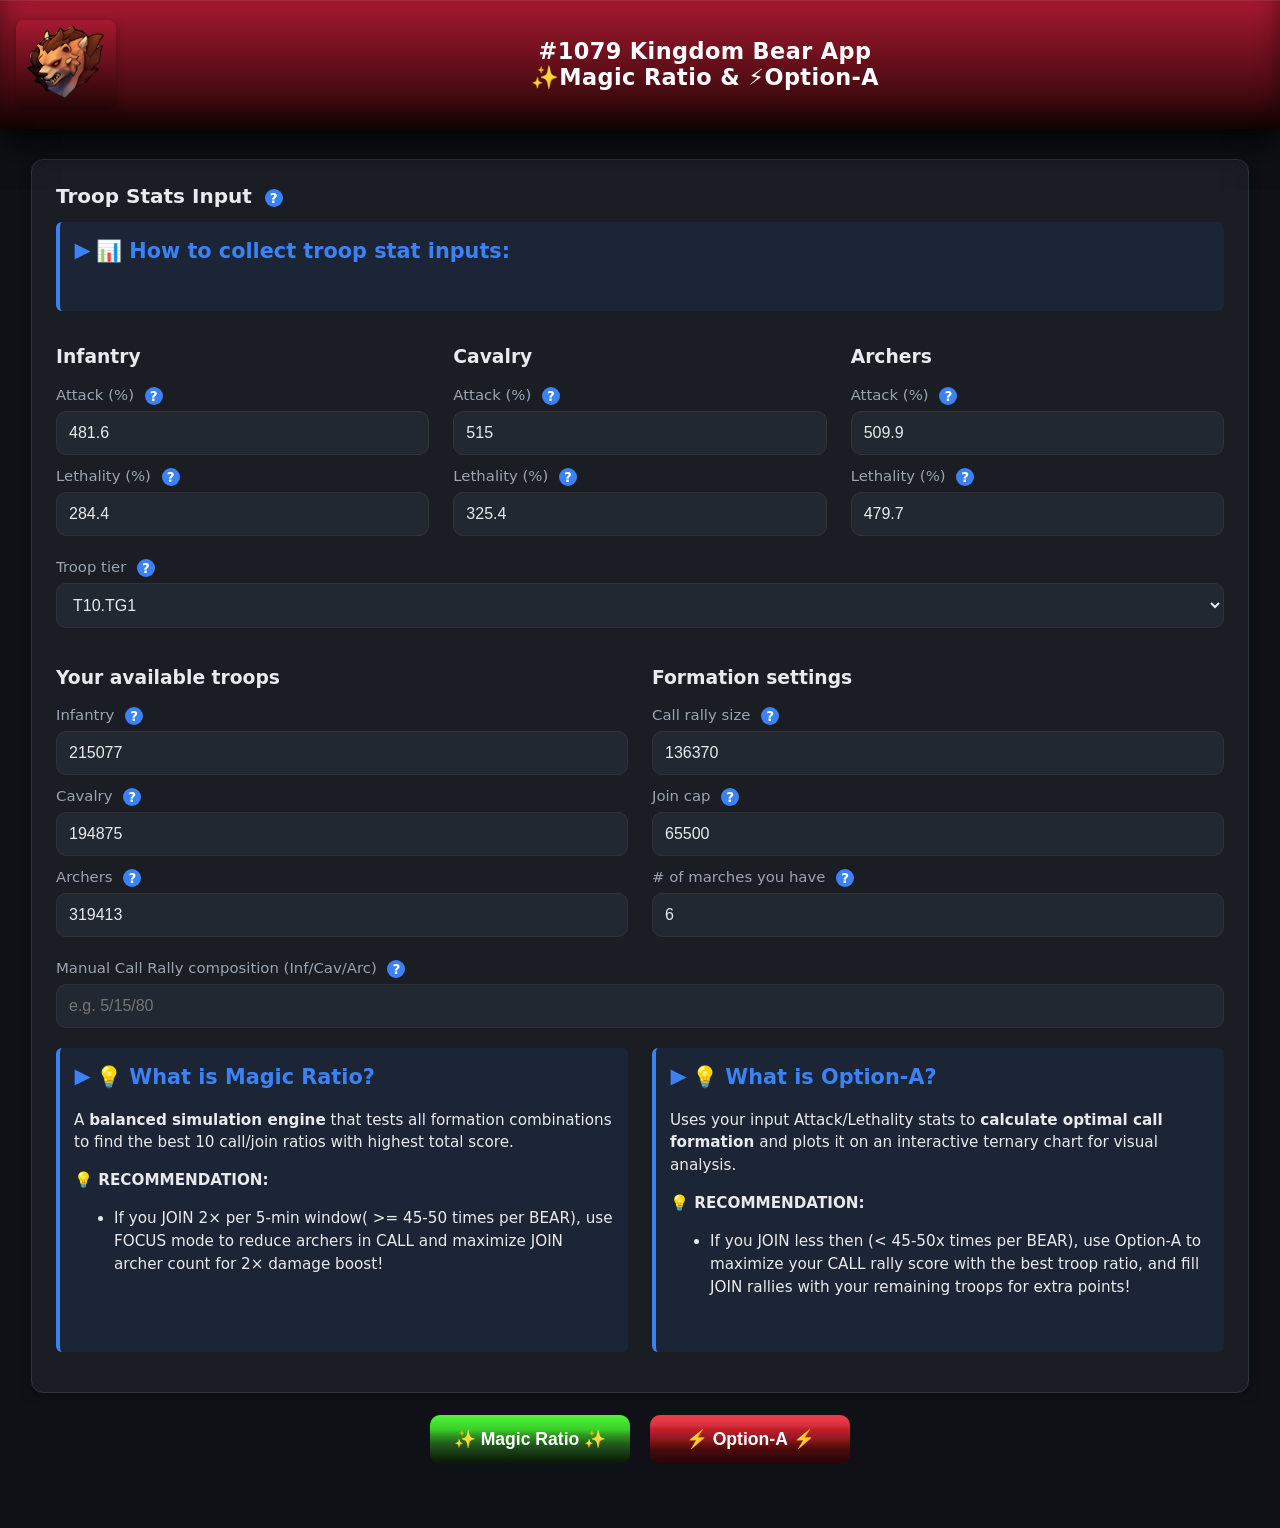
==== commit c3548d3f: "update wordings" ====
--- a/1079/index.html
+++ b/1079/index.html
@@ -830,17 +830,17 @@
         <h3>Your available troops</h3>
         <div class="input-wrapper">
           <label>Infantry <span class="tooltip-icon" data-tooltip="Total Infantry troops in your storage">?</span></label>
-          <input id="stockInf" type="number" min="0" value="211539">
+          <input id="stockInf" type="number" min="0" value="215077">
           <div class="error-message" id="err_stockInf"></div>
         </div>
         <div class="input-wrapper">
           <label>Cavalry <span class="tooltip-icon" data-tooltip="Total Cavalry troops in your storage">?</span></label>
-          <input id="stockCav" type="number" min="0" value="191128">
+          <input id="stockCav" type="number" min="0" value="194875">
           <div class="error-message" id="err_stockCav"></div>
         </div>
         <div class="input-wrapper">
           <label>Archers <span class="tooltip-icon" data-tooltip="Total Archer troops in your storage">?</span></label>
-          <input id="stockArc" type="number" min="0" value="312493">
+          <input id="stockArc" type="number" min="0" value="319413">
           <div class="error-message" id="err_stockArc"></div>
         </div>
       </div>
@@ -849,12 +849,12 @@
         <h3>Formation settings</h3>
         <div class="input-wrapper">
           <label>Call rally size <span class="tooltip-icon" data-tooltip="Your rally cap size in-game (e.g. 134 850)">?</span></label>
-          <input id="rallySize" type="number" min="0" value="134850">
+          <input id="rallySize" type="number" min="0" value="136370">
           <div class="error-message" id="err_rallySize"></div>
         </div>
         <div class="input-wrapper">
           <label>Join cap <span class="tooltip-icon" data-tooltip="Maximum troops per join in your Alliance. No CAP? Set same as Call Rally size">?</span></label>
-          <input id="marchSize" type="number" min="0" value="65000">
+          <input id="marchSize" type="number" min="0" value="65500">
           <div class="error-message" id="err_marchSize"></div>
         </div>
         <div class="input-wrapper">
@@ -1269,3 +1269,4 @@
 </body>
 </html>
 
+
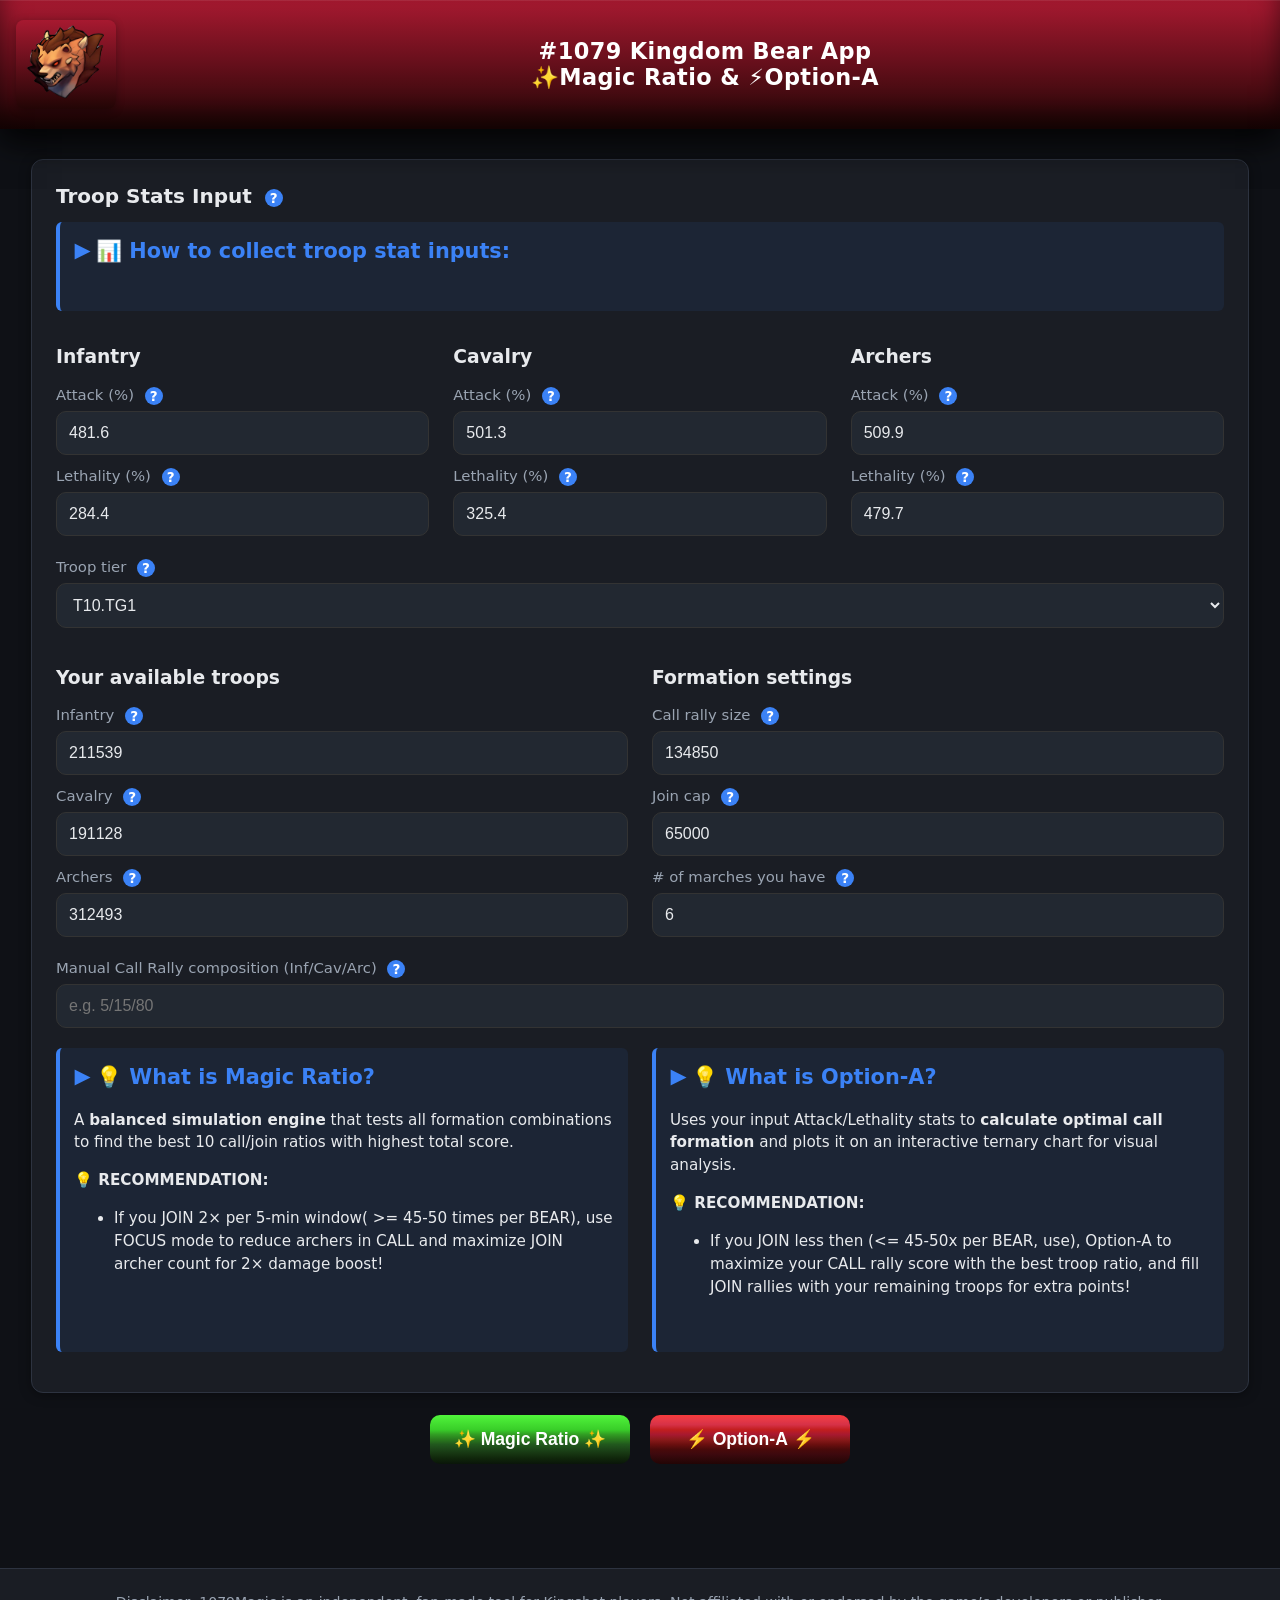
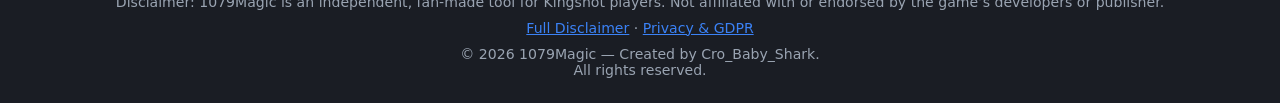
==== commit 9633c6e4: "Update index.html" ====
--- a/1079/index.html
+++ b/1079/index.html
@@ -726,6 +726,34 @@
         margin-bottom: 4px;
       }
     }
+    /* MAGIC button animation */
+    .magic-animated {
+      transition: transform 0.15s ease-out, box-shadow 0.25s ease-out;
+    }
+
+    .magic-animated:hover {
+      transform: scale(1.06);
+      box-shadow: 0 0 14px #51f63b;
+    }
+
+    .magic-animated:active {
+      transform: scale(0.97);
+    }
+
+
+    /* OPTION-A button animation */
+    .optiona-animated {
+      transition: transform 0.15s ease-out, box-shadow 0.25s ease-out;
+    }
+
+    .optiona-animated:hover {
+      transform: scale(1.06);
+      box-shadow: 0 0 14px #f63b3b;
+    }
+
+    .optiona-animated:active {
+      transform: scale(0.97);
+    }
   </style>
 
   <!-- Plotly for Option‑A -->
@@ -751,10 +779,10 @@
       <div class="help-title">📊 How to collect troop stat inputs:</div>
       <div class="help-section">
         <ol>
-          <li>Call a rally on Terror with your strongest heros (used for Bear), full cap</li>
-          <li>Open report and write down <strong>Infantry/Cavalry/Archers</strong> - Attack% and Lethality%</li>
-          <li>Click in-game Player image > Squad > take your troop amounts</li>
-          <li>Click in-game Player image > Squad > Formation > take rally size</li>
+          <li>Call a rally on Terror with your strongest hero (used for Bear), full cap</li>
+          <li>Write down <strong>Infantry/Cavalry/Archers</strong> - Attack% and Lethality%</li>
+          <li>Click in-game Squad image > take your troop amounts</li>
+          <li>Click Squad > Formation > take rally size</li>
           <li>Enter all numbers below
         </ol>
       </div>
@@ -784,7 +812,7 @@
         <h3>Cavalry</h3>
         <div class="input-wrapper">
           <label>Attack (%) <span class="tooltip-icon" data-tooltip="Cavalry Attack % from in-game hero setup">?</span></label>
-          <input id="cav_atk" type="number" step="0.1" value="515">
+          <input id="cav_atk" type="number" step="0.1" value="501.3">
           <div class="error-message" id="err_cav_atk"></div>
         </div>
         <div class="input-wrapper">
@@ -830,17 +858,17 @@
         <h3>Your available troops</h3>
         <div class="input-wrapper">
           <label>Infantry <span class="tooltip-icon" data-tooltip="Total Infantry troops in your storage">?</span></label>
-          <input id="stockInf" type="number" min="0" value="215077">
+          <input id="stockInf" type="number" min="0" value="211539">
           <div class="error-message" id="err_stockInf"></div>
         </div>
         <div class="input-wrapper">
           <label>Cavalry <span class="tooltip-icon" data-tooltip="Total Cavalry troops in your storage">?</span></label>
-          <input id="stockCav" type="number" min="0" value="194875">
+          <input id="stockCav" type="number" min="0" value="191128">
           <div class="error-message" id="err_stockCav"></div>
         </div>
         <div class="input-wrapper">
           <label>Archers <span class="tooltip-icon" data-tooltip="Total Archer troops in your storage">?</span></label>
-          <input id="stockArc" type="number" min="0" value="319413">
+          <input id="stockArc" type="number" min="0" value="312493">
           <div class="error-message" id="err_stockArc"></div>
         </div>
       </div>
@@ -849,12 +877,12 @@
         <h3>Formation settings</h3>
         <div class="input-wrapper">
           <label>Call rally size <span class="tooltip-icon" data-tooltip="Your rally cap size in-game (e.g. 134 850)">?</span></label>
-          <input id="rallySize" type="number" min="0" value="136370">
+          <input id="rallySize" type="number" min="0" value="134850">
           <div class="error-message" id="err_rallySize"></div>
         </div>
         <div class="input-wrapper">
-          <label>Join cap <span class="tooltip-icon" data-tooltip="Maximum troops per join in your Alliance. No CAP? Set same as Call Rally size">?</span></label>
-          <input id="marchSize" type="number" min="0" value="65500">
+          <label>Join cap <span class="tooltip-icon" data-tooltip="Maximum troops per march you can join in your Alliance">?</span></label>
+          <input id="marchSize" type="number" min="0" value="65000">
           <div class="error-message" id="err_marchSize"></div>
         </div>
         <div class="input-wrapper">
@@ -880,7 +908,7 @@
           <strong>How it works:</strong>
           <ul>
             <li>Runs damage simulation on all possible ratios</li>
-            <li>Calculates and evaluates best 10 combinations</li>
+            <li>Calculates best 10 combinations</li>
             <li>Shows scoreboard sorted by total damage</li>
             <li>Recommends optimal march count</li>
             <li>Auto-fills your call rally &  join formations</li>
@@ -893,7 +921,7 @@
           <p>Uses your input Attack/Lethality stats to <strong>calculate optimal call formation</strong> and plots it on an interactive ternary chart for visual analysis.</p>
           <strong>💡 RECOMMENDATION:</strong>
           <ul>
-            <li>If you JOIN less then (< 45-50x times per BEAR), use Option-A to maximize your CALL rally score with the best troop ratio, and fill JOIN rallies with your remaining troops for extra points!</li>
+            <li>If you JOIN less then (<= 45-50x per BEAR, use), Option-A to maximize your CALL rally score with the best troop ratio, and fill JOIN rallies with your remaining troops for extra points!</li>
           </ul>
             <div class="help-section">
             <strong>How it works:</strong>
@@ -913,8 +941,8 @@
 
   <!-- ENGINE SELECT BUTTONS -->
   <div class="button-row">
-    <button id="btn-magic" class="big-button" style="background: linear-gradient(180deg, #51f63b 0%, #49e835 10%, #41db2f 20%, #39ce29 30%, #319c23 40%, #297a1d 50%, #21581d 60%, #1c4518 70%, #163411 80%, #0f240a 90%, #0a150a 100%);">✨ <strong>Magic Ratio</strong> ✨</button>
-    <button id="btn-optiona" class="big-button" style="background: linear-gradient(180deg, #f63b3b 0%, #e63946 10%, #d63147 20%, #c21e1e 30%, #a71930 40%, #8b1a1a 50%, #6b0f0f 60%, #4a0a0a 70%, #3d090e 80%, #2f0709 90%, #220505 100%);">⚡ <strong>Option-A</strong> ⚡</button>
+    <button id="btn-magic" class="big-button magic-animated" style="background: linear-gradient(180deg, #51f63b 0%, #49e835 10%, #41db2f 20%, #39ce29 30%, #319c23 40%, #297a1d 50%, #21581d 60%, #1c4518 70%, #163411 80%, #0f240a 90%, #0a150a 100%);">✨ <strong>Magic Ratio</strong> ✨</button>
+    <button id="btn-optiona" class="big-button optiona-animated" style="background: linear-gradient(180deg, #f63b3b 0%, #e63946 10%, #d63147 20%, #c21e1e 30%, #a71930 40%, #8b1a1a 50%, #6b0f0f 60%, #4a0a0a 70%, #3d090e 80%, #2f0709 90%, #220505 100%);">⚡ <strong>Option-A</strong> ⚡</button>
   </div>
   <!-- ===================== -->
   <!-- MAGIC ENGINE (panel)  -->
@@ -965,6 +993,7 @@
             <div style="font-weight:600">Recommended marches</div>
             <div id="recommendedDisplay" class="muted" style="margin-top:4px;">…</div>
           </div>
+          <button id="btnUseRecommended" class="inline-btn btn-magic" style="white-space:nowrap;">🔥Recommended</button>
         </div>
       </div>
     </div>
@@ -977,7 +1006,7 @@
     <section class="sub-panel">
       <h3 style="margin-top:0;">Scoreboard</h3>
       <div class="muted" style="margin-bottom:8px">
-        Showing Top‑10 setups: <em># / Call formation / Call score / Join formation / Join score / Total score</em>
+        Showing chosen setup: <em># / Call formation / Call score / Join formation / Join score / Total score</em>
       </div>
       <div id="scoreboardTableWrap"></div>
     </section>
@@ -1031,6 +1060,7 @@
           <div style="font-weight:600">Recommended marches</div>
           <div id="opt_recommendedDisplay" class="muted" style="margin-top:4px;">…</div>
         </div>
+        <button id="opt_btnUseRecommended" class="inline-btn btn-optiona" style="white-space:nowrap;">🔥Recommended</button>
       </div>
     </div>
       </div>
@@ -1265,8 +1295,29 @@
 <!-- Engines (updated JS) -->
 <script src="app1.js"></script>
 <script src="app2.js"></script>
-
+  <!-- Themed Footer -->
+  <footer id="site-footer" style="
+    background:#1a1d24;
+    color:#9aa4b2;
+    padding:25px 16px;
+    text-align:center;
+    font-size:0.88rem;
+    border-top:1px solid #2d3340;
+    margin-top:40px;
+  ">
+    <p style="margin:0 0 10px 0;">
+      Disclaimer: 1079Magic is an independent, fan‑made tool for Kingshot players.
+      Not affiliated with or endorsed by the game’s developers or publisher.
+    </p>
+
+    <p style="margin:0 0 10px 0;">
+      <a href="disclaimer.html" style="color:#3b82f6;">Full Disclaimer</a> ·
+      <a href="privacy.html" style="color:#3b82f6;">Privacy & GDPR</a>
+    </p>
+
+    <p style="margin:0;">
+      © 2026 1079Magic — Created by Cro_Baby_Shark.  <br>All rights reserved.
+    </p>
+  </footer>
 </body>
 </html>
-
-
